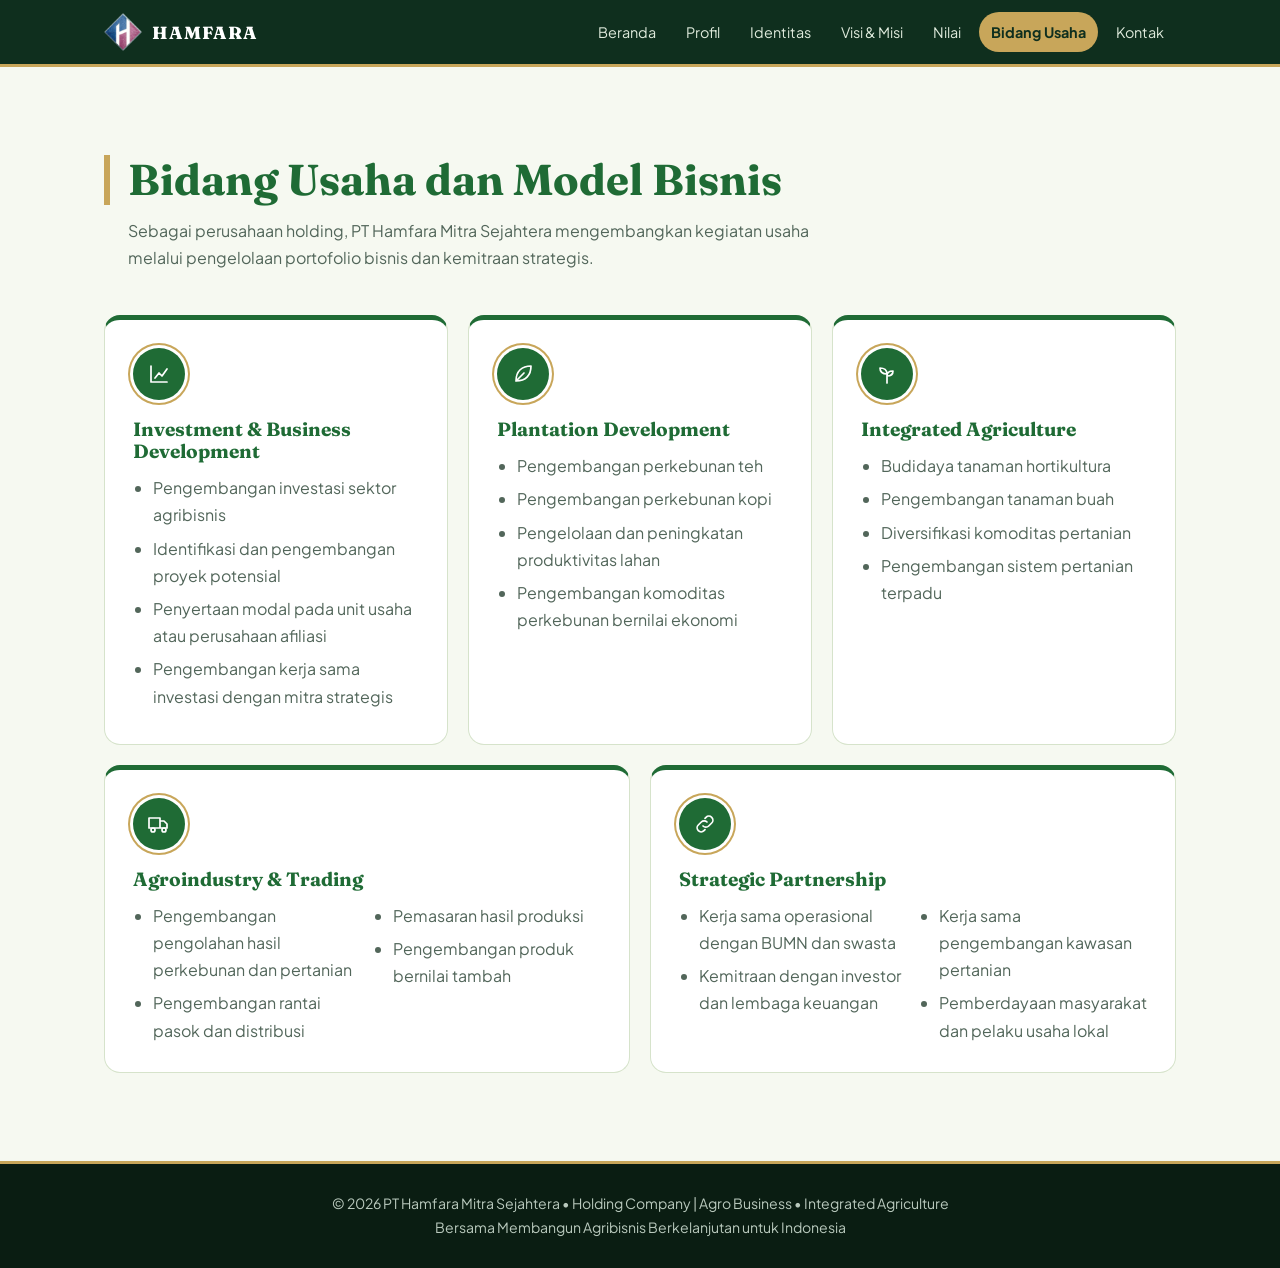
==== bidang-usaha.html @ a98994e3 "website hamfara" ====
<!DOCTYPE html>
<html lang="id">
<head>
<meta charset="utf-8">
<meta name="viewport" content="width=device-width, initial-scale=1, viewport-fit=cover">
<title>Bidang Usaha – PT Hamfara Mitra Sejahtera</title>
<link rel="icon" type="image/png" href="assets/logo.png">
<link rel="stylesheet" href="https://fonts.googleapis.com/css2?family=Fraunces:wght@600;800&family=Plus+Jakarta+Sans:wght@400;500;700&display=swap">
<link rel="stylesheet" href="css/style.css">
</head>
<body>
<svg width="0" height="0" style="position:absolute" aria-hidden="true"><defs>
<symbol id="chart" viewBox="0 0 24 24"><path d="M4 20V4M4 20h16M8 16l4-5 3 3 5-7"/></symbol>
<symbol id="leaf" viewBox="0 0 24 24"><path d="M5 19C5 9 11 4 20 4c0 9-5 15-15 15zM5 19l8-8"/></symbol>
<symbol id="link" viewBox="0 0 24 24"><path d="M10 14a4 4 0 0 0 5.7 0l3-3a4 4 0 0 0-5.7-5.7l-1 1M14 10a4 4 0 0 0-5.7 0l-3 3a4 4 0 0 0 5.7 5.7l1-1"/></symbol>
<symbol id="sprout" viewBox="0 0 24 24"><path d="M12 21v-9M12 12c0-4-3-6-7-6 0 4 3 6 7 6zM12 14c0-3 2-5 6-5 0 3-2 5-6 5z"/></symbol>
<symbol id="truck" viewBox="0 0 24 24"><path d="M2 6h11v10H2zM13 9h4l3 3v4h-7"/><circle cx="6" cy="18" r="2"/><circle cx="17" cy="18" r="2"/></symbol>
</defs></svg>

<nav><div class="wrap">
<a class="brand" href="index.html"><img src="assets/logo.png" alt="Logo Hamfara"><span>HAMFARA</span></a>
<ul><li><a href="index.html">Beranda</a></li><li><a href="profil.html">Profil</a></li><li><a href="identitas.html">Identitas</a></li><li><a href="visi-misi.html">Visi &amp; Misi</a></li><li><a href="nilai.html">Nilai</a></li><li><a href="bidang-usaha.html" class="act" aria-current="page">Bidang Usaha</a></li><li><a href="kontak.html">Kontak</a></li></ul>
</div></nav>

<section id="usaha" class="page"><div class="wrap">
<div class="sh"><h2>Bidang Usaha dan Model Bisnis</h2><p>Sebagai perusahaan holding, PT Hamfara Mitra Sejahtera mengembangkan kegiatan usaha melalui pengelolaan portofolio bisnis dan kemitraan strategis.</p></div>
<div class="bu">
<article><div class="ico"><svg class="i"><use href="#chart"/></svg></div><h3>Investment &amp; Business Development</h3><ul><li>Pengembangan investasi sektor agribisnis</li><li>Identifikasi dan pengembangan proyek potensial</li><li>Penyertaan modal pada unit usaha atau perusahaan afiliasi</li><li>Pengembangan kerja sama investasi dengan mitra strategis</li></ul></article>
<article><div class="ico"><svg class="i"><use href="#leaf"/></svg></div><h3>Plantation Development</h3><ul><li>Pengembangan perkebunan teh</li><li>Pengembangan perkebunan kopi</li><li>Pengelolaan dan peningkatan produktivitas lahan</li><li>Pengembangan komoditas perkebunan bernilai ekonomi</li></ul></article>
<article><div class="ico"><svg class="i"><use href="#sprout"/></svg></div><h3>Integrated Agriculture</h3><ul><li>Budidaya tanaman hortikultura</li><li>Pengembangan tanaman buah</li><li>Diversifikasi komoditas pertanian</li><li>Pengembangan sistem pertanian terpadu</li></ul></article>
<article><div class="ico"><svg class="i"><use href="#truck"/></svg></div><h3>Agroindustry &amp; Trading</h3><ul><li>Pengembangan pengolahan hasil perkebunan dan pertanian</li><li>Pengembangan rantai pasok dan distribusi</li><li>Pemasaran hasil produksi</li><li>Pengembangan produk bernilai tambah</li></ul></article>
<article><div class="ico"><svg class="i"><use href="#link"/></svg></div><h3>Strategic Partnership</h3><ul><li>Kerja sama operasional dengan BUMN dan swasta</li><li>Kemitraan dengan investor dan lembaga keuangan</li><li>Kerja sama pengembangan kawasan pertanian</li><li>Pemberdayaan masyarakat dan pelaku usaha lokal</li></ul></article>
</div></div></section>

<footer>© 2026 PT Hamfara Mitra Sejahtera • Holding Company | Agro Business • Integrated Agriculture<br>Bersama Membangun Agribisnis Berkelanjutan untuk Indonesia</footer>
<script src="js/app.js"></script>
</body>
</html>
---- css/style.css ----
:root{--bg:#f6f9f1;--card:#fff;--soft:#e8f1de;--ink:#14281d;--muted:#52665a;--green:#1f6b35;--deep:#0f2f1e;--gold:#c8a65a;--line:#d6e3cb;--r:16px;
box-sizing:border-box;padding-top:env(safe-area-inset-top,0px);padding-bottom:env(safe-area-inset-bottom,0px)}
@media (prefers-color-scheme:dark){:root:not([data-theme="light"]){--bg:#0d1a12;--card:#14261b;--soft:#1a3125;--ink:#eaf2e4;--muted:#a9bdad;--green:#6cc283;--line:#2a4535}}
:root[data-theme="dark"]{--bg:#0d1a12;--card:#14261b;--soft:#1a3125;--ink:#eaf2e4;--muted:#a9bdad;--green:#6cc283;--line:#2a4535}
*{box-sizing:border-box}
html{scroll-behavior:smooth;scroll-padding-top:76px}
body{margin:0;background:var(--bg);color:var(--ink);font:16px/1.7 "Plus Jakarta Sans",system-ui,sans-serif}
h1,h2,h3{font-family:Fraunces,Georgia,serif;line-height:1.15;margin:0}
p{margin:0}
a{color:inherit}
a:focus-visible,button:focus-visible{outline:2px solid var(--gold);outline-offset:3px}
.wrap{max-width:1120px;margin:0 auto;padding:0 24px}
.i{width:1em;height:1em;fill:none;stroke:currentColor;stroke-width:1.7;stroke-linecap:round;stroke-linejoin:round;flex:none}

nav{position:sticky;top:0;z-index:30;background:var(--deep);color:#fff;border-bottom:3px solid var(--gold)}
nav .wrap{display:flex;align-items:center;justify-content:space-between;height:64px;gap:20px}
.brand{display:flex;align-items:center;gap:10px;text-decoration:none;font:800 1.1rem Fraunces,serif;letter-spacing:.06em}
.brand svg{width:30px;height:30px}
nav ul{display:flex;gap:6px;list-style:none;margin:0;padding:0;overflow-x:auto;scrollbar-width:none}
nav li a{display:block;padding:8px 12px;border-radius:99px;text-decoration:none;font-size:.9rem;white-space:nowrap;color:#dfeadc}
nav li a:hover{background:rgba(255,255,255,.1);color:var(--gold)}

.hero{background:linear-gradient(180deg,#f4f8ea 0,#cfe3bd 40%,#5aa459 72%,#1c5a30 100%);position:relative;overflow:hidden;padding:72px 0 0}
.hero .wrap{display:grid;grid-template-columns:1.25fr .75fr;gap:40px;align-items:center;position:relative;z-index:1}
.tag{display:inline-block;background:var(--deep);color:#f3e3b0;border:1px solid var(--gold);border-radius:99px;padding:6px 20px;font-weight:700;font-size:.9rem;letter-spacing:.08em}
.hero h1{font-size:clamp(3.4rem,10vw,6.6rem);font-weight:800;color:#12502a;letter-spacing:.02em;margin:18px 0 4px;text-shadow:0 2px 0 rgba(255,255,255,.6)}
.hero .co{font:700 clamp(1.15rem,3vw,1.5rem) "Plus Jakarta Sans",sans-serif;color:var(--deep)}
.hero .sub{margin-top:14px;max-width:46ch;color:#244a33;font-size:1.05rem}
.hero .cta{display:flex;flex-wrap:wrap;gap:12px;margin-top:28px}
.btn{display:inline-flex;align-items:center;gap:8px;padding:12px 26px;border-radius:99px;font-weight:700;text-decoration:none;font-size:.95rem}
.btn.p{background:var(--deep);color:#fff}
.btn.p:hover{background:#1f6b35}
.btn.s{background:rgba(255,255,255,.65);color:var(--deep);border:1px solid var(--deep)}
.btn.g{background:var(--gold);color:var(--deep)}
.logo{justify-self:center;width:min(100%,260px);filter:drop-shadow(0 12px 22px rgba(15,47,30,.3))}
.terrace{display:block;width:100%;height:150px;margin-top:40px}

.stats{margin-top:-52px;position:relative;z-index:2}
.stats .wrap>div{display:grid;grid-template-columns:repeat(4,1fr);background:var(--card);border:1px solid var(--line);border-top:4px solid var(--gold);border-radius:var(--r);box-shadow:0 18px 40px rgba(15,47,30,.15)}
.stat{padding:24px 20px;text-align:center;border-left:1px solid var(--line)}
.stat:first-child{border-left:0}
.stat b{display:block;font:800 1.9rem Fraunces,serif;color:var(--green);line-height:1.2}
.stat span{font-size:.88rem;color:var(--muted)}

section{padding:88px 0}
section.alt{background:var(--soft)}
.sh{margin-bottom:44px;max-width:62ch}
.sh h2{font-size:clamp(1.9rem,4.5vw,2.7rem);color:var(--green);padding-left:18px;border-left:6px solid var(--gold)}
.sh p{margin-top:12px;color:var(--muted);padding-left:24px}
.prose{display:grid;grid-template-columns:1fr 1fr 1fr;gap:20px}
.prose p{background:var(--card);border:1px solid var(--line);border-radius:var(--r);padding:26px;color:var(--muted)}
.prose p:first-child{background:var(--deep);color:#e7f0e1;border-color:var(--gold)}

.ident{background:var(--card);border:1px solid var(--line);border-radius:var(--r);overflow:hidden;margin:0;display:grid;grid-template-columns:1fr 1fr}
.ident div{display:grid;grid-template-columns:150px 1fr;gap:16px;padding:18px 24px;border-bottom:1px solid var(--line)}
.ident div:nth-child(odd){border-right:1px solid var(--line)}
.ident div:last-child{grid-column:1/-1;border-bottom:0;border-right:0}
.ident dt{font-weight:700;color:var(--green)}
.ident dd{margin:0;color:var(--muted)}

.vision{display:flex;gap:24px;align-items:flex-start;background:linear-gradient(135deg,#0f2f1e,#1f6b35);color:#fff;border:2px solid var(--gold);border-radius:var(--r);padding:36px;margin-bottom:24px}
.ico{width:60px;height:60px;border-radius:50%;background:var(--gold);color:var(--deep);display:grid;place-items:center;font-size:1.7rem;flex:none}
.vision h3{color:var(--gold);font-size:1.5rem;margin-bottom:8px}
.vision p{font-size:1.2rem;max-width:62ch;line-height:1.6}
.misi{list-style:none;margin:0;padding:0;display:grid;grid-template-columns:repeat(3,1fr);gap:20px;counter-reset:m}
.misi li{counter-increment:m;background:var(--card);border:1px solid var(--line);border-radius:var(--r);padding:24px;color:var(--muted)}
.misi li:before{content:counter(m);display:grid;place-items:center;width:36px;height:36px;border-radius:50%;background:var(--green);color:#fff;font-weight:700;margin-bottom:14px}
.misi li{}
.h3s{font-size:1.5rem;color:var(--green);margin:36px 0 20px;padding-left:18px;border-left:6px solid var(--gold)}

.nilai{display:flex;flex-wrap:wrap;justify-content:center;gap:20px}
.nilai div{flex:1 1 320px;max-width:352px;background:var(--card);border:1px solid var(--line);border-radius:var(--r);padding:32px 26px;text-align:center}
.medal{width:72px;height:72px;margin:0 auto 18px;border-radius:50%;background:radial-gradient(circle at 35% 30%,#f5e1a0,#c8a65a 75%);color:var(--deep);display:grid;place-items:center;font-size:2rem;box-shadow:0 0 0 4px var(--card),0 0 0 6px var(--gold)}
.nilai h3{font-size:1.3rem;color:var(--green);margin-bottom:10px}
.nilai p{color:var(--muted)}

.bu{display:grid;grid-template-columns:repeat(6,1fr);gap:20px}
.bu article{grid-column:span 2;background:var(--card);border:1px solid var(--line);border-radius:var(--r);padding:28px;border-top:5px solid var(--green)}
.bu article:nth-child(n+4){grid-column:span 3}
.bu .ico{background:var(--green);color:#fff;width:52px;height:52px;font-size:1.5rem;margin-bottom:18px;box-shadow:0 0 0 3px var(--card),0 0 0 5px var(--gold)}
.bu h3{font-size:1.2rem;color:var(--green);margin-bottom:12px}
.bu ul{margin:0;padding-left:20px;color:var(--muted)}
.bu li{margin-bottom:6px}
.bu article:nth-child(n+4) ul{columns:2;column-gap:32px}

.contact{background:radial-gradient(ellipse at 50% 0,#1c4a30,#0f2f1e 65%);color:#eef4e8}
.contact .sh h2{color:var(--gold)}
.contact .sh p{color:#b9cbbd}
.cbox{display:grid;grid-template-columns:1fr 1fr;gap:40px;border:2px solid var(--gold);border-radius:var(--r);padding:40px;outline:1px solid rgba(200,166,90,.45);outline-offset:6px}
.clist{list-style:none;margin:0;padding:0;display:grid;gap:22px}
.clist li{display:flex;gap:16px;align-items:flex-start}
.clist .ico{width:44px;height:44px;font-size:1.2rem}
.clist b{display:block;color:var(--gold)}
.clist a{text-decoration:none;border-bottom:1px solid rgba(200,166,90,.5)}
.map{width:100%;height:100%;min-height:300px;border:2px solid var(--gold);border-radius:12px;display:block}
footer{background:#0a1d12;color:#b9c9bd;text-align:center;padding:28px 24px;font-size:.88rem;border-top:3px solid var(--gold)}

@media (max-width:900px){
.hero .wrap{grid-template-columns:1fr;text-align:center}.hero .sub{margin-inline:auto}.hero .cta{justify-content:center}.logo{order:-1;width:170px}
.stats .wrap>div{grid-template-columns:1fr 1fr}.stat:nth-child(3){border-left:0}.stat:nth-child(n+3){border-top:1px solid var(--line)}
.prose,.misi{grid-template-columns:1fr}
.ident{grid-template-columns:1fr}.ident div:nth-child(odd){border-right:0}
.bu{grid-template-columns:1fr}.bu article,.bu article:nth-child(n+4){grid-column:auto}.bu article:nth-child(n+4) ul{columns:1}
.cbox{grid-template-columns:1fr;padding:26px}
}
@media (max-width:600px){section{padding:60px 0}.brand span{display:none}.ident div{grid-template-columns:1fr;gap:2px}.vision{flex-direction:column;padding:26px}.terrace{height:90px}}
@media (prefers-reduced-motion:reduce){html{scroll-behavior:auto}}
.page{min-height:72vh}
#beranda{min-height:0}
nav li a.act{background:var(--gold);color:var(--deep);font-weight:700}
.home{padding:72px 0 88px}
.hgrid{display:grid;grid-template-columns:repeat(3,1fr);gap:20px}
.hcard{display:block;background:var(--card);border:1px solid var(--line);border-radius:var(--r);padding:28px;text-decoration:none;border-top:5px solid var(--green);transition:transform .2s,box-shadow .2s}
.hcard:hover{transform:translateY(-4px);box-shadow:0 14px 30px rgba(15,47,30,.15);border-top-color:var(--gold)}
.hcard .ico{width:52px;height:52px;font-size:1.5rem;background:var(--green);color:#fff;margin-bottom:16px;box-shadow:0 0 0 3px var(--card),0 0 0 5px var(--gold)}
.hcard h3{font-size:1.25rem;color:var(--green);margin-bottom:8px}
.hcard p{color:var(--muted);font-size:.95rem}
.hcard b{display:inline-block;margin-top:14px;color:var(--green);font-size:.92rem}
@media (max-width:900px){.hgrid{grid-template-columns:1fr 1fr}}
@media (max-width:600px){.hgrid{grid-template-columns:1fr}.home{padding:56px 0}}
.hero{background:linear-gradient(90deg,rgba(10,35,22,.88) 0,rgba(10,35,22,.55) 48%,rgba(10,35,22,.15) 100%),linear-gradient(180deg,rgba(10,35,22,.25) 0,rgba(10,35,22,0) 40%,rgba(15,47,30,.9) 100%),url(../assets/kebun-teh.jpg) center 62%/cover no-repeat;padding-bottom:130px}
.hero .terrace{display:none}
.hero h1{color:#fff;text-shadow:0 4px 24px rgba(0,0,0,.45)}
.hero .co{color:#f3e3b0}
.hero .sub{color:#e8f1e2}
.hero .btn.p{background:var(--gold);color:var(--deep)}
.hero .btn.p:hover{background:#dcbd72}
.hero .btn.s{background:rgba(255,255,255,.12);color:#fff;border:1px solid rgba(255,255,255,.75)}
.hero .btn.s:hover{background:rgba(255,255,255,.25)}
.hero .logo{filter:drop-shadow(0 14px 28px rgba(0,0,0,.5))}
@media (max-width:900px){.hero{background:linear-gradient(180deg,rgba(10,35,22,.7),rgba(10,35,22,.55) 60%,rgba(15,47,30,.92)),url(../assets/kebun-teh.jpg) center 60%/cover no-repeat;padding-bottom:110px}}
.qgrid{display:grid;grid-template-columns:repeat(4,1fr);gap:20px;margin-bottom:24px}
.qc{display:flex;flex-direction:column;align-items:flex-start;gap:4px;background:rgba(255,255,255,.06);border:1px solid rgba(200,166,90,.5);border-radius:var(--r);padding:24px;text-decoration:none;color:#eef4e8;transition:border-color .2s,background .2s;min-width:0}
.qc:hover{border-color:var(--gold);background:rgba(255,255,255,.1)}
.qc .ico{width:48px;height:48px;font-size:1.3rem;margin-bottom:12px}
.qc b{color:var(--gold)}
.qc span{overflow-wrap:anywhere}
.loc{display:grid;grid-template-columns:5fr 7fr;gap:24px;align-items:stretch}
.addr{background:rgba(255,255,255,.06);border:1px solid rgba(200,166,90,.5);border-radius:var(--r);padding:32px;display:flex;flex-direction:column}
.addr .ico{width:48px;height:48px;font-size:1.3rem;margin-bottom:16px}
.addr h3{color:var(--gold);font-size:1.4rem;margin-bottom:10px}
.addr p{color:#dbe7d6;font-size:1.05rem}
.acts{display:flex;flex-wrap:wrap;gap:12px;margin-top:auto;padding-top:28px}
.btn.o{background:transparent;color:var(--gold);border:1px solid var(--gold)}
.btn.o:hover{background:rgba(200,166,90,.15)}
.mapbox{border:2px solid var(--gold);border-radius:var(--r);overflow:hidden;min-height:420px;background:#f4ecd0}
.mapbox iframe{width:100%;height:100%;min-height:420px;border:0;display:block}
@media (max-width:900px){.qgrid{grid-template-columns:1fr 1fr}.loc{grid-template-columns:1fr}}
@media (max-width:600px){.qgrid{grid-template-columns:1fr}.addr{padding:24px}.mapbox,.mapbox iframe{min-height:340px}}
.brand img{width:38px;height:38px;display:block}
.hero img.logo{height:auto;aspect-ratio:1}
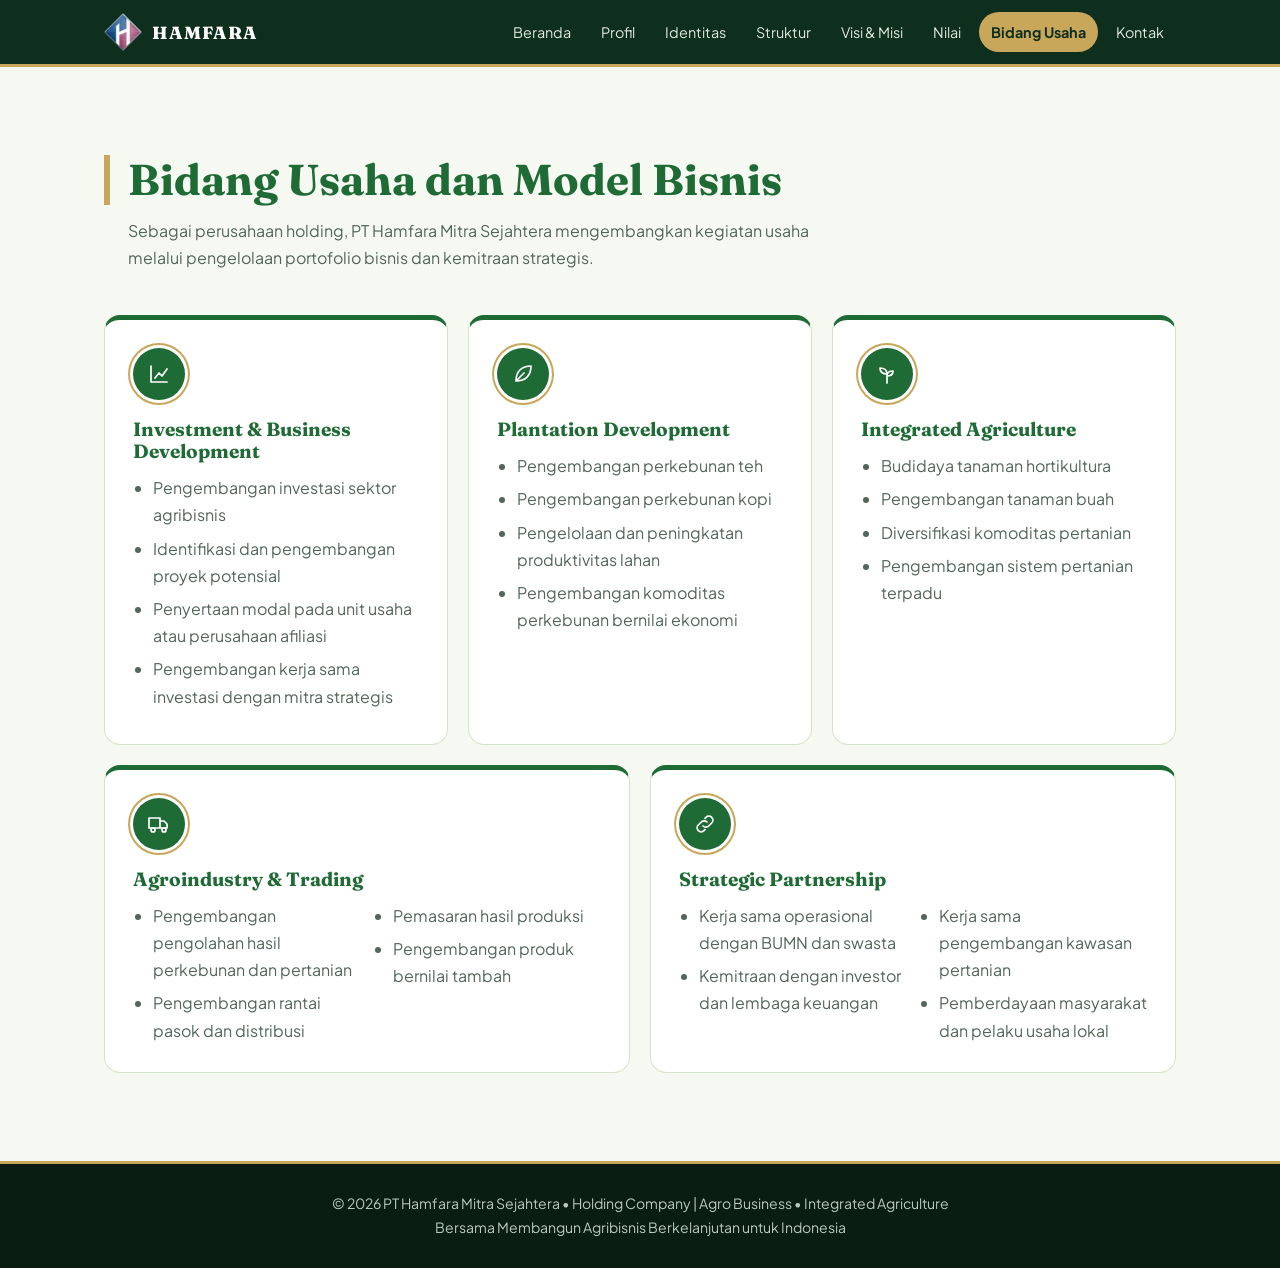
==== commit d4d8a704: "tambah struktur organisasi" ====
--- a/bidang-usaha.html
+++ b/bidang-usaha.html
@@ -19,7 +19,7 @@
 
 <nav><div class="wrap">
 <a class="brand" href="index.html"><img src="assets/logo.png" alt="Logo Hamfara"><span>HAMFARA</span></a>
-<ul><li><a href="index.html">Beranda</a></li><li><a href="profil.html">Profil</a></li><li><a href="identitas.html">Identitas</a></li><li><a href="visi-misi.html">Visi &amp; Misi</a></li><li><a href="nilai.html">Nilai</a></li><li><a href="bidang-usaha.html" class="act" aria-current="page">Bidang Usaha</a></li><li><a href="kontak.html">Kontak</a></li></ul>
+<ul><li><a href="index.html">Beranda</a></li><li><a href="profil.html">Profil</a></li><li><a href="identitas.html">Identitas</a></li><li><a href="struktur.html">Struktur</a></li><li><a href="visi-misi.html">Visi &amp; Misi</a></li><li><a href="nilai.html">Nilai</a></li><li><a href="bidang-usaha.html" class="act" aria-current="page">Bidang Usaha</a></li><li><a href="kontak.html">Kontak</a></li></ul>
 </div></nav>
 
 <section id="usaha" class="page"><div class="wrap">
--- a/css/style.css
+++ b/css/style.css
@@ -149,3 +149,15 @@
 @media (max-width:600px){.qgrid{grid-template-columns:1fr}.addr{padding:24px}.mapbox,.mapbox iframe{min-height:340px}}
 .brand img{width:38px;height:38px;display:block}
 .hero img.logo{height:auto;aspect-ratio:1}
+
+/* ===== Struktur Organisasi ===== */
+.org{display:flex;flex-direction:column;align-items:center}
+.org-link{width:2px;height:40px;background:var(--gold)}
+.org-node{background:var(--card);border:1px solid var(--line);border-top:5px solid var(--green);border-radius:var(--r);padding:32px 40px;text-align:center;width:min(100%,360px);box-shadow:0 10px 26px rgba(15,47,30,.08)}
+.org-node.top{border-top-color:var(--gold)}
+.avatar{position:relative;width:132px;height:132px;margin:0 auto 18px;border-radius:50%;overflow:hidden;background:linear-gradient(135deg,#14502a,#4aa04f);box-shadow:0 0 0 4px var(--card),0 0 0 6px var(--gold)}
+.avatar span{position:absolute;inset:0;display:grid;place-items:center;color:#fff;font:800 2.4rem Fraunces,serif;letter-spacing:.04em}
+.avatar img{position:absolute;inset:0;width:100%;height:100%;object-fit:cover}
+.org-role{display:inline-block;background:var(--deep);color:#f3e3b0;border-radius:99px;padding:4px 16px;font-size:.85rem;font-weight:700;margin-bottom:10px}
+.org-node h3{font-size:1.35rem;color:var(--green)}
+@media (max-width:600px){.org-node{padding:26px 22px}}
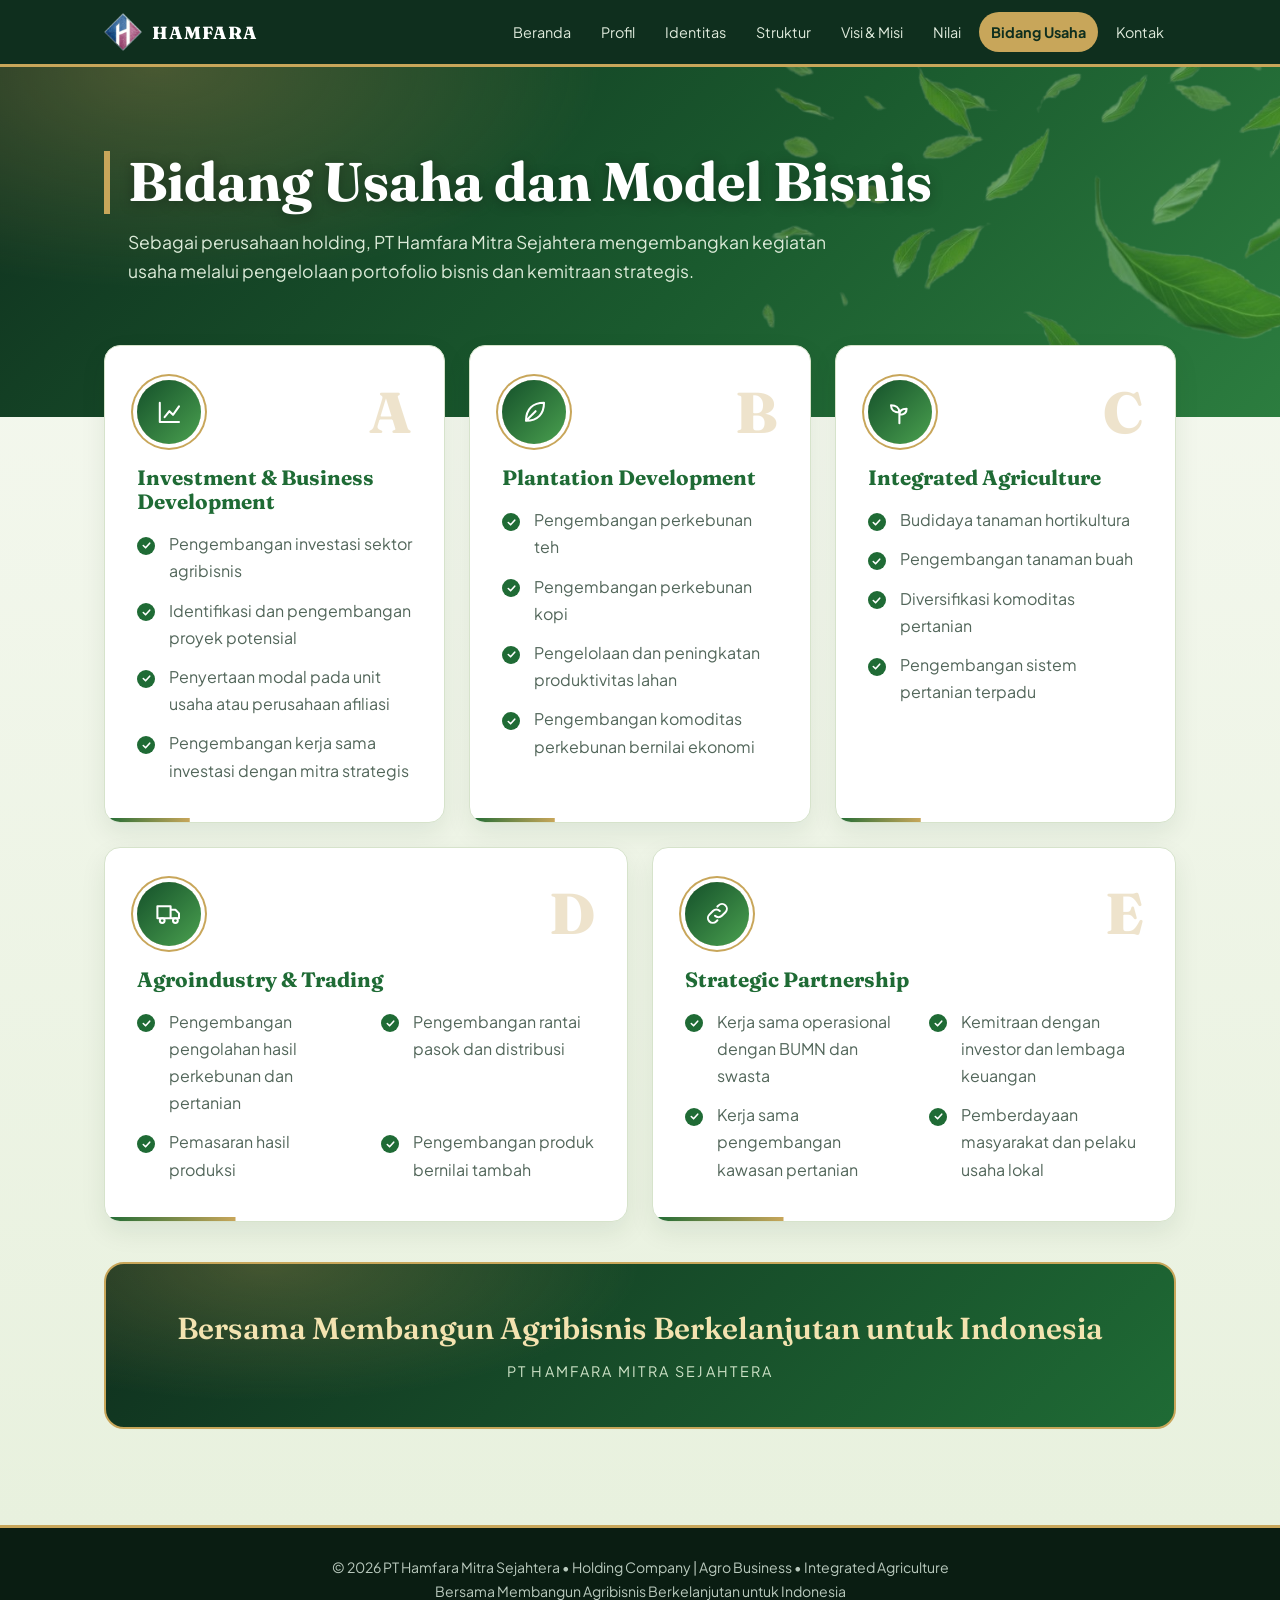
==== commit e1095adb: "Update website Hamfara" ====
--- a/bidang-usaha.html
+++ b/bidang-usaha.html
@@ -22,15 +22,25 @@
 <ul><li><a href="index.html">Beranda</a></li><li><a href="profil.html">Profil</a></li><li><a href="identitas.html">Identitas</a></li><li><a href="struktur.html">Struktur</a></li><li><a href="visi-misi.html">Visi &amp; Misi</a></li><li><a href="nilai.html">Nilai</a></li><li><a href="bidang-usaha.html" class="act" aria-current="page">Bidang Usaha</a></li><li><a href="kontak.html">Kontak</a></li></ul>
 </div></nav>
 
-<section id="usaha" class="page"><div class="wrap">
-<div class="sh"><h2>Bidang Usaha dan Model Bisnis</h2><p>Sebagai perusahaan holding, PT Hamfara Mitra Sejahtera mengembangkan kegiatan usaha melalui pengelolaan portofolio bisnis dan kemitraan strategis.</p></div>
-<div class="bu">
-<article><div class="ico"><svg class="i"><use href="#chart"/></svg></div><h3>Investment &amp; Business Development</h3><ul><li>Pengembangan investasi sektor agribisnis</li><li>Identifikasi dan pengembangan proyek potensial</li><li>Penyertaan modal pada unit usaha atau perusahaan afiliasi</li><li>Pengembangan kerja sama investasi dengan mitra strategis</li></ul></article>
-<article><div class="ico"><svg class="i"><use href="#leaf"/></svg></div><h3>Plantation Development</h3><ul><li>Pengembangan perkebunan teh</li><li>Pengembangan perkebunan kopi</li><li>Pengelolaan dan peningkatan produktivitas lahan</li><li>Pengembangan komoditas perkebunan bernilai ekonomi</li></ul></article>
-<article><div class="ico"><svg class="i"><use href="#sprout"/></svg></div><h3>Integrated Agriculture</h3><ul><li>Budidaya tanaman hortikultura</li><li>Pengembangan tanaman buah</li><li>Diversifikasi komoditas pertanian</li><li>Pengembangan sistem pertanian terpadu</li></ul></article>
-<article><div class="ico"><svg class="i"><use href="#truck"/></svg></div><h3>Agroindustry &amp; Trading</h3><ul><li>Pengembangan pengolahan hasil perkebunan dan pertanian</li><li>Pengembangan rantai pasok dan distribusi</li><li>Pemasaran hasil produksi</li><li>Pengembangan produk bernilai tambah</li></ul></article>
-<article><div class="ico"><svg class="i"><use href="#link"/></svg></div><h3>Strategic Partnership</h3><ul><li>Kerja sama operasional dengan BUMN dan swasta</li><li>Kemitraan dengan investor dan lembaga keuangan</li><li>Kerja sama pengembangan kawasan pertanian</li><li>Pemberdayaan masyarakat dan pelaku usaha lokal</li></ul></article>
-</div></div></section>
+<section id="usaha" class="page vm">
+<div class="vm-hero"><div class="wrap">
+<h1>Bidang Usaha dan Model Bisnis</h1>
+<p>Sebagai perusahaan holding, PT Hamfara Mitra Sejahtera mengembangkan kegiatan usaha melalui pengelolaan portofolio bisnis dan kemitraan strategis.</p>
+</div></div>
+<div class="wrap vm-body">
+<div class="bz-grid">
+<article class="bz-card"><div class="bz-top"><div class="bz-ico"><svg class="i"><use href="#chart"/></svg></div><span class="bz-k">A</span></div><h3>Investment &amp; Business Development</h3><ul class="bz-list"><li>Pengembangan investasi sektor agribisnis</li><li>Identifikasi dan pengembangan proyek potensial</li><li>Penyertaan modal pada unit usaha atau perusahaan afiliasi</li><li>Pengembangan kerja sama investasi dengan mitra strategis</li></ul></article>
+<article class="bz-card"><div class="bz-top"><div class="bz-ico"><svg class="i"><use href="#leaf"/></svg></div><span class="bz-k">B</span></div><h3>Plantation Development</h3><ul class="bz-list"><li>Pengembangan perkebunan teh</li><li>Pengembangan perkebunan kopi</li><li>Pengelolaan dan peningkatan produktivitas lahan</li><li>Pengembangan komoditas perkebunan bernilai ekonomi</li></ul></article>
+<article class="bz-card"><div class="bz-top"><div class="bz-ico"><svg class="i"><use href="#sprout"/></svg></div><span class="bz-k">C</span></div><h3>Integrated Agriculture</h3><ul class="bz-list"><li>Budidaya tanaman hortikultura</li><li>Pengembangan tanaman buah</li><li>Diversifikasi komoditas pertanian</li><li>Pengembangan sistem pertanian terpadu</li></ul></article>
+<article class="bz-card"><div class="bz-top"><div class="bz-ico"><svg class="i"><use href="#truck"/></svg></div><span class="bz-k">D</span></div><h3>Agroindustry &amp; Trading</h3><ul class="bz-list"><li>Pengembangan pengolahan hasil perkebunan dan pertanian</li><li>Pengembangan rantai pasok dan distribusi</li><li>Pemasaran hasil produksi</li><li>Pengembangan produk bernilai tambah</li></ul></article>
+<article class="bz-card"><div class="bz-top"><div class="bz-ico"><svg class="i"><use href="#link"/></svg></div><span class="bz-k">E</span></div><h3>Strategic Partnership</h3><ul class="bz-list"><li>Kerja sama operasional dengan BUMN dan swasta</li><li>Kemitraan dengan investor dan lembaga keuangan</li><li>Kerja sama pengembangan kawasan pertanian</li><li>Pemberdayaan masyarakat dan pelaku usaha lokal</li></ul></article>
+</div>
+<div class="nl-band">
+<p>Bersama Membangun Agribisnis Berkelanjutan untuk Indonesia</p>
+<span>PT Hamfara Mitra Sejahtera</span>
+</div>
+</div>
+</section>
 
 <footer>© 2026 PT Hamfara Mitra Sejahtera • Holding Company | Agro Business • Integrated Agriculture<br>Bersama Membangun Agribisnis Berkelanjutan untuk Indonesia</footer>
 <script src="js/app.js"></script>
--- a/css/style.css
+++ b/css/style.css
@@ -150,14 +150,262 @@
 .brand img{width:38px;height:38px;display:block}
 .hero img.logo{height:auto;aspect-ratio:1}
 
+/* ===== Visi & Misi ===== */
+#visi{padding:0;background:linear-gradient(180deg,var(--bg) 0,var(--soft) 100%)}
+.vm-hero{position:relative;overflow:hidden;color:#fff;padding:84px 0 130px;background:radial-gradient(ellipse 50% 90% at 12% 0,rgba(200,166,90,.30),transparent 70%),linear-gradient(135deg,#0f2f1e 0,#1a5a2e 55%,#2c7d3f 100%)}
+.vm-hero:after{content:"";position:absolute;right:-90px;top:-40px;width:620px;height:376px;background:url(../assets/daun-teh.png) center/contain no-repeat;opacity:.38;pointer-events:none}
+.vm-hero .wrap{position:relative;z-index:1}
+.vm-hero h1{font-size:clamp(2.2rem,5.5vw,3.4rem);color:#fff;padding-left:18px;border-left:6px solid var(--gold);text-shadow:0 2px 14px rgba(0,0,0,.3)}
+.vm-hero p{margin-top:14px;padding-left:24px;max-width:56ch;color:#dcebd9;font-size:1.1rem}
+.vm-body{position:relative;z-index:2;margin-top:-72px;padding-bottom:96px}
+.vm-visi{position:relative;overflow:hidden;display:flex;gap:32px;align-items:center;background:var(--card);border:1px solid var(--line);border-top:5px solid var(--gold);border-radius:20px;padding:48px 56px;box-shadow:0 26px 60px rgba(15,47,30,.20)}
+.vm-visi:before{content:"\201C";position:absolute;right:36px;top:-24px;font:800 14rem/1 Fraunces,Georgia,serif;color:var(--gold);opacity:.18;pointer-events:none}
+.vm-ico{flex:none;width:84px;height:84px;border-radius:50%;display:grid;place-items:center;font-size:2.3rem;color:var(--deep);background:radial-gradient(circle at 35% 30%,#f5e1a0,#c8a65a 75%);box-shadow:0 0 0 5px var(--card),0 0 0 7px var(--gold)}
+.vm-tag{display:inline-block;margin-bottom:12px;padding:4px 18px;border-radius:99px;background:var(--deep);color:#f3e3b0;font-weight:700;font-size:.85rem;letter-spacing:.18em;text-transform:uppercase}
+.vm-quote{position:relative;font:600 clamp(1.25rem,2.4vw,1.75rem)/1.55 Fraunces,Georgia,serif;color:var(--ink);max-width:48ch}
+.vm-sh{margin:72px 0 36px}
+.vm-misi{list-style:none;margin:0;padding:0;display:grid;grid-template-columns:repeat(3,1fr);gap:24px}
+.vm-misi li{position:relative;overflow:hidden;background:var(--card);border:1px solid var(--line);border-radius:var(--r);padding:34px 28px 30px;transition:transform .25s,box-shadow .25s}
+.vm-misi li:after{content:"";position:absolute;left:0;right:0;bottom:0;height:4px;background:linear-gradient(90deg,var(--green),var(--gold));transform:scaleX(.25);transform-origin:left;transition:transform .35s}
+.vm-misi li:hover{transform:translateY(-6px);box-shadow:0 18px 38px rgba(15,47,30,.16)}
+.vm-misi li:hover:after{transform:scaleX(1)}
+.vm-n{display:block;font:800 3.2rem/1 Fraunces,Georgia,serif;color:var(--gold);opacity:.75;margin-bottom:14px}
+.vm-misi h3{font-size:1.2rem;color:var(--green);margin-bottom:10px}
+.vm-misi p{color:var(--muted)}
+@media (max-width:900px){.vm-misi{grid-template-columns:1fr 1fr}.vm-visi{padding:38px 32px}.vm-hero:after{width:420px;height:255px}}
+@media (max-width:600px){.vm-hero{padding:60px 0 110px}.vm-hero:after{opacity:.22}.vm-visi{flex-direction:column;align-items:flex-start;padding:30px 24px}.vm-misi{grid-template-columns:1fr}.vm-sh{margin-top:56px}.vm-body{padding-bottom:64px}}
+@media (prefers-reduced-motion:reduce){.vm-misi li,.vm-misi li:after{transition:none}}
+
+/* ===== Nilai-Nilai Perusahaan ===== */
+#nilai{padding:0;background:linear-gradient(180deg,var(--bg) 0,var(--soft) 100%)}
+.nl-grid{display:grid;grid-template-columns:repeat(6,1fr);gap:24px}
+.nl-card{grid-column:span 2;position:relative;overflow:hidden;background:var(--card);border:1px solid var(--line);border-radius:var(--r);padding:38px 32px 36px;box-shadow:0 10px 26px rgba(15,47,30,.08);transition:transform .25s,box-shadow .25s}
+.nl-card:nth-child(n+4){grid-column:span 3}
+.nl-card:after{content:"";position:absolute;left:0;right:0;bottom:0;height:4px;background:linear-gradient(90deg,var(--green),var(--gold));transform:scaleX(.25);transform-origin:left;transition:transform .35s}
+.nl-card:hover{transform:translateY(-6px);box-shadow:0 20px 40px rgba(15,47,30,.16)}
+.nl-card:hover:after{transform:scaleX(1)}
+.nl-n{position:absolute;right:26px;top:16px;font:800 3.6rem/1 Fraunces,Georgia,serif;color:var(--gold);opacity:.25}
+.nl-ico{width:68px;height:68px;border-radius:50%;display:grid;place-items:center;font-size:1.9rem;color:var(--deep);background:radial-gradient(circle at 35% 30%,#f5e1a0,#c8a65a 75%);box-shadow:0 0 0 4px var(--card),0 0 0 6px var(--gold);margin-bottom:26px}
+.nl-card h3{font-size:1.35rem;color:var(--green);margin-bottom:10px}
+.nl-card p{color:var(--muted)}
+.nl-band{margin-top:40px;text-align:center;color:#fff;border:2px solid var(--gold);border-radius:20px;padding:44px 28px;background:radial-gradient(ellipse 50% 120% at 15% 0,rgba(200,166,90,.28),transparent 70%),linear-gradient(135deg,#0f2f1e,#1f6b35)}
+.nl-band p{font:600 clamp(1.3rem,3vw,1.9rem)/1.35 Fraunces,Georgia,serif;color:#f3e3b0}
+.nl-band span{display:block;margin-top:10px;font-size:.9rem;letter-spacing:.16em;text-transform:uppercase;color:#cfe3c8}
+@media (max-width:900px){.nl-grid{grid-template-columns:1fr 1fr}.nl-card,.nl-card:nth-child(n+4){grid-column:auto}.nl-card:nth-child(5){grid-column:1/-1}}
+@media (max-width:600px){.nl-grid{grid-template-columns:1fr}.nl-card:nth-child(5){grid-column:auto}}
+@media (prefers-reduced-motion:reduce){.nl-card,.nl-card:after{transition:none}}
+
+/* ===== Bidang Usaha ===== */
+#usaha{padding:0;background:linear-gradient(180deg,var(--bg) 0,var(--soft) 100%)}
+.bz-grid{display:grid;grid-template-columns:repeat(6,1fr);gap:24px}
+.bz-card{grid-column:span 2;position:relative;overflow:hidden;background:var(--card);border:1px solid var(--line);border-radius:var(--r);padding:34px 32px 38px;box-shadow:0 10px 26px rgba(15,47,30,.08);transition:transform .25s,box-shadow .25s}
+.bz-card:nth-child(n+4){grid-column:span 3}
+.bz-card:after{content:"";position:absolute;left:0;right:0;bottom:0;height:4px;background:linear-gradient(90deg,var(--green),var(--gold));transform:scaleX(.25);transform-origin:left;transition:transform .35s}
+.bz-card:hover{transform:translateY(-6px);box-shadow:0 20px 40px rgba(15,47,30,.16)}
+.bz-card:hover:after{transform:scaleX(1)}
+.bz-top{display:flex;align-items:center;justify-content:space-between;margin-bottom:22px}
+.bz-ico{width:64px;height:64px;border-radius:50%;display:grid;place-items:center;font-size:1.8rem;color:#fff;background:linear-gradient(135deg,#14502a,#4aa04f);box-shadow:0 0 0 4px var(--card),0 0 0 6px var(--gold)}
+.bz-k{font:800 3.6rem/1 Fraunces,Georgia,serif;color:var(--gold);opacity:.3}
+.bz-card h3{font-size:1.3rem;color:var(--green);margin-bottom:6px}
+.bz-list{list-style:none;margin:16px 0 0;padding:0;display:grid;gap:12px}
+.bz-list li{position:relative;padding-left:32px;color:var(--muted)}
+.bz-list li:before{content:"";position:absolute;left:0;top:.42em;width:18px;height:18px;border-radius:50%;background:var(--green) url("data:image/svg+xml,%3Csvg xmlns='http://www.w3.org/2000/svg' viewBox='0 0 24 24' fill='none' stroke='white' stroke-width='3.5' stroke-linecap='round' stroke-linejoin='round'%3E%3Cpath d='M5 12l5 5 9-10'/%3E%3C/svg%3E") center/11px no-repeat}
+.bz-card:nth-child(n+4) .bz-list{grid-template-columns:1fr 1fr;column-gap:30px}
+@media (max-width:900px){.bz-grid{grid-template-columns:1fr 1fr}.bz-card,.bz-card:nth-child(n+4){grid-column:auto}.bz-card:nth-child(5){grid-column:1/-1}.bz-card:nth-child(n+4) .bz-list{grid-template-columns:1fr}.bz-card:nth-child(5) .bz-list{grid-template-columns:1fr 1fr}}
+@media (max-width:600px){.bz-grid{grid-template-columns:1fr}.bz-card:nth-child(5){grid-column:auto}.bz-card:nth-child(5) .bz-list{grid-template-columns:1fr}}
+@media (prefers-reduced-motion:reduce){.bz-card,.bz-card:after{transition:none}}
+
+/* ===== Identitas Perusahaan ===== */
+#identitas{padding:0;background:linear-gradient(180deg,var(--bg) 0,var(--soft) 100%)}
+.id-main{position:relative;overflow:hidden;display:grid;grid-template-columns:auto 1fr auto;gap:32px;align-items:center;background:var(--card);border:1px solid var(--line);border-top:5px solid var(--gold);border-radius:20px;padding:44px 52px;box-shadow:0 26px 60px rgba(15,47,30,.20)}
+.id-main:before{content:"";position:absolute;right:-60px;bottom:-70px;width:380px;height:230px;background:url(../assets/daun-teh.png) center/contain no-repeat;opacity:.18;pointer-events:none}
+.id-main>*{position:relative}
+.id-name{font-size:clamp(1.7rem,3.6vw,2.6rem);font-weight:800;color:var(--green);line-height:1.2}
+.id-form{padding-left:32px;border-left:1px solid var(--line);text-align:left}
+.id-form small{display:block;font-size:.85rem;color:var(--muted);margin-bottom:8px}
+.id-form b{display:inline-block;background:var(--deep);color:#f3e3b0;border:1px solid var(--gold);border-radius:99px;padding:8px 22px;font-size:.95rem}
+.id-grid{display:grid;grid-template-columns:repeat(3,1fr);gap:24px;margin-top:24px}
+.id-card{position:relative;overflow:hidden;background:var(--card);border:1px solid var(--line);border-radius:var(--r);padding:34px 30px 36px;box-shadow:0 10px 26px rgba(15,47,30,.08);transition:transform .25s,box-shadow .25s}
+.id-card:after{content:"";position:absolute;left:0;right:0;bottom:0;height:4px;background:linear-gradient(90deg,var(--green),var(--gold));transform:scaleX(.25);transform-origin:left;transition:transform .35s}
+.id-card:hover{transform:translateY(-6px);box-shadow:0 20px 40px rgba(15,47,30,.16)}
+.id-card:hover:after{transform:scaleX(1)}
+.id-ico{width:60px;height:60px;border-radius:50%;display:grid;place-items:center;font-size:1.7rem;color:var(--deep);background:radial-gradient(circle at 35% 30%,#f5e1a0,#c8a65a 75%);box-shadow:0 0 0 4px var(--card),0 0 0 6px var(--gold);margin-bottom:24px}
+.id-card h3{font-size:1.05rem;color:var(--green);margin-bottom:8px}
+.id-card p{font-size:1.1rem;font-weight:600;color:var(--ink);line-height:1.55}
+.id-project{position:relative;overflow:hidden;display:grid;grid-template-columns:1.1fr 1fr;gap:48px;align-items:center;margin-top:24px;color:#fff;border:2px solid var(--gold);border-radius:20px;padding:48px 52px;background:radial-gradient(ellipse 50% 120% at 12% 0,rgba(200,166,90,.28),transparent 70%),linear-gradient(135deg,#0f2f1e,#1f6b35)}
+.id-project:after{content:"";position:absolute;right:-70px;top:-50px;width:420px;height:255px;background:url(../assets/daun-teh.png) center/contain no-repeat;opacity:.22;pointer-events:none}
+.id-project>*{position:relative;z-index:1}
+.id-project .vm-tag{background:var(--gold);color:var(--deep)}
+.id-project h3{font-size:clamp(1.5rem,3vw,2.1rem);color:#f3e3b0;margin-bottom:12px}
+.id-project .id-loc{display:flex;gap:12px;align-items:flex-start;margin-top:22px;color:#dcebd9}
+.id-project .id-loc .i{font-size:1.4rem;color:var(--gold);margin-top:4px}
+.id-project .id-loc b{display:block;color:var(--gold)}
+.id-facts{display:grid;grid-template-columns:1fr 1fr;gap:16px}
+.id-facts div{background:rgba(255,255,255,.08);border:1px solid rgba(200,166,90,.55);border-radius:var(--r);padding:24px 20px;text-align:center}
+.id-facts b{display:block;font:800 clamp(2rem,4vw,2.8rem)/1.1 Fraunces,Georgia,serif;color:var(--gold)}
+.id-facts span{display:block;margin-top:6px;font-size:.92rem;color:#dcebd9}
+@media (max-width:900px){.id-main{grid-template-columns:auto 1fr;padding:36px 30px}.id-form{grid-column:1/-1;padding:20px 0 0;border-left:0;border-top:1px solid var(--line)}.id-grid{grid-template-columns:1fr 1fr}.id-grid .id-card:last-child{grid-column:1/-1}.id-project{grid-template-columns:1fr;gap:32px;padding:38px 30px}}
+@media (max-width:600px){.id-main{grid-template-columns:1fr;padding:28px 24px}.id-grid{grid-template-columns:1fr}.id-grid .id-card:last-child{grid-column:auto}.id-project{padding:30px 22px}.id-facts{grid-template-columns:1fr 1fr;gap:12px}}
+@media (prefers-reduced-motion:reduce){.id-card,.id-card:after{transition:none}}
+
+/* ===== Profil Perusahaan ===== */
+#profil{padding:0;background:linear-gradient(180deg,var(--bg) 0,var(--soft) 100%)}
+.pf-hero{padding-bottom:150px}
+.pf-art{position:absolute;z-index:1;right:calc(50% - 540px);bottom:0;height:310px;width:auto;max-width:46%;pointer-events:none;filter:drop-shadow(0 10px 24px rgba(0,0,0,.35))}
+.pf-lead{position:relative;overflow:hidden;display:flex;gap:32px;align-items:center;color:#fff;border:2px solid var(--gold);border-radius:20px;padding:48px 56px;background:radial-gradient(ellipse 50% 120% at 10% 0,rgba(200,166,90,.28),transparent 70%),linear-gradient(135deg,#0f2f1e,#1f6b35);box-shadow:0 26px 60px rgba(15,47,30,.25)}
+.pf-lead:after{content:"";position:absolute;right:-70px;bottom:-60px;width:380px;height:230px;background:url(../assets/daun-teh.png) center/contain no-repeat;opacity:.2;pointer-events:none}
+.pf-lead>*{position:relative;z-index:1}
+.pf-lead p{font-size:clamp(1.1rem,2vw,1.3rem);line-height:1.75;color:#eef4e8;max-width:60ch}
+.pf-lead b{color:#f3e3b0}
+.pf-grid{display:grid;grid-template-columns:1fr 1fr;gap:24px;margin-top:24px}
+.pf-grid .id-card h3{font-size:1.3rem;margin-bottom:12px}
+.pf-grid .id-card p{font-size:1.02rem;font-weight:400;color:var(--muted);line-height:1.75}
+.pf-chips{display:flex;flex-wrap:wrap;gap:8px;margin-top:22px}
+.pf-chips span{background:var(--soft);border:1px solid var(--line);color:var(--green);border-radius:99px;padding:5px 14px;font-size:.85rem;font-weight:700}
+@media (max-width:900px){.pf-art{height:230px;right:16px}.pf-lead{padding:38px 32px}.pf-grid{grid-template-columns:1fr}}
+@media (max-width:600px){.pf-hero{padding-bottom:210px}.pf-art{height:140px;right:50%;margin-right:-110px;bottom:76px}.pf-lead{flex-direction:column;align-items:flex-start;padding:30px 24px}}
+
+/* ===== Kontak ===== */
+#kontak{padding:0;background:linear-gradient(180deg,var(--bg) 0,var(--soft) 100%)}
+.ct-grid{display:grid;grid-template-columns:repeat(4,1fr);gap:24px}
+.ct-card{display:block;color:inherit;text-decoration:none;min-width:0}
+.ct-card p{font-size:1.02rem;overflow-wrap:anywhere}
+.ct-loc{display:grid;grid-template-columns:5fr 7fr;gap:24px;margin-top:24px}
+.ct-addr{position:relative;overflow:hidden;display:flex;flex-direction:column;color:#fff;border:2px solid var(--gold);border-radius:20px;padding:44px 40px;background:radial-gradient(ellipse 60% 100% at 10% 0,rgba(200,166,90,.28),transparent 70%),linear-gradient(135deg,#0f2f1e,#1f6b35)}
+.ct-addr:after{content:"";position:absolute;right:-70px;top:-40px;width:340px;height:206px;background:url(../assets/daun-teh.png) center/contain no-repeat;opacity:.2;pointer-events:none}
+.ct-addr>*{position:relative;z-index:1}
+.ct-addr .vm-ico{margin-bottom:22px;width:68px;height:68px;font-size:1.8rem}
+.ct-addr h3{font-size:1.6rem;color:#f3e3b0;margin-bottom:12px}
+.ct-addr p{font-size:1.1rem;color:#e7f0e1;line-height:1.7}
+.ct-acts{display:flex;flex-wrap:wrap;gap:12px;margin-top:auto;padding-top:32px}
+.ct-map{border:2px solid var(--gold);border-radius:20px;overflow:hidden;min-height:440px;background:#f4ecd0;box-shadow:0 18px 40px rgba(15,47,30,.18)}
+.ct-map iframe{display:block;width:100%;height:100%;min-height:440px;border:0}
+@media (max-width:900px){.ct-grid{grid-template-columns:1fr 1fr}.ct-loc{grid-template-columns:1fr}}
+@media (max-width:600px){.ct-grid{grid-template-columns:1fr}.ct-addr{padding:32px 24px}.ct-map,.ct-map iframe{min-height:340px}}
+
+.ct-go{display:inline-flex;align-items:center;gap:6px;margin-top:16px;font-size:.9rem;font-weight:700;color:var(--green)}
+.ct-go:after{content:"\2192";transition:transform .2s}
+.ct-card:hover .ct-go:after{transform:translateX(5px)}
+.ct-card:focus-visible{outline:2px solid var(--gold);outline-offset:4px}
+
 /* ===== Struktur Organisasi ===== */
-.org{display:flex;flex-direction:column;align-items:center}
-.org-link{width:2px;height:40px;background:var(--gold)}
-.org-node{background:var(--card);border:1px solid var(--line);border-top:5px solid var(--green);border-radius:var(--r);padding:32px 40px;text-align:center;width:min(100%,360px);box-shadow:0 10px 26px rgba(15,47,30,.08)}
-.org-node.top{border-top-color:var(--gold)}
-.avatar{position:relative;width:132px;height:132px;margin:0 auto 18px;border-radius:50%;overflow:hidden;background:linear-gradient(135deg,#14502a,#4aa04f);box-shadow:0 0 0 4px var(--card),0 0 0 6px var(--gold)}
-.avatar span{position:absolute;inset:0;display:grid;place-items:center;color:#fff;font:800 2.4rem Fraunces,serif;letter-spacing:.04em}
+#struktur{padding:0;background:linear-gradient(180deg,var(--bg) 0,var(--soft) 100%)}
+.sk-chain{display:flex;flex-direction:column;align-items:center}
+.sk-link{position:relative;width:3px;height:52px;background:linear-gradient(180deg,var(--gold),var(--green))}
+.sk-link:after{content:"";position:absolute;left:50%;top:50%;width:13px;height:13px;margin:-6px 0 0 -6px;border-radius:50%;background:var(--card);border:3px solid var(--gold)}
+.sk-node{position:relative;overflow:hidden;display:grid;grid-template-columns:auto 1fr;gap:28px;align-items:center;width:min(100%,640px);background:var(--card);border:1px solid var(--line);border-top:5px solid var(--green);border-radius:20px;padding:30px 40px;box-shadow:0 18px 40px rgba(15,47,30,.14);transition:transform .25s,box-shadow .25s}
+.sk-node:hover{transform:translateY(-4px);box-shadow:0 24px 48px rgba(15,47,30,.2)}
+.sk-node.top{border-top-color:var(--gold);width:min(100%,720px);padding:38px 44px;box-shadow:0 26px 60px rgba(15,47,30,.22)}
+.sk-node.top:before{content:"";position:absolute;right:-50px;bottom:-50px;width:300px;height:182px;background:url(../assets/daun-teh.png) center/contain no-repeat;opacity:.16;pointer-events:none}
+.sk-node .avatar{width:112px;height:112px;margin:0}
+.sk-node.top .avatar{width:140px;height:140px}
+.sk-node .avatar span{font-size:2rem}
+.sk-node.top .avatar span{font-size:2.5rem}
+.sk-info{position:relative;min-width:0}
+.sk-node .org-role{margin-bottom:10px}
+.sk-node.top .org-role{background:var(--gold);color:var(--deep)}
+.sk-node h3{font-size:1.5rem;color:var(--green);line-height:1.2}
+.sk-node.top h3{font-size:clamp(1.6rem,3vw,2.1rem)}
+@media (max-width:600px){.sk-node,.sk-node.top{grid-template-columns:1fr;justify-items:center;text-align:center;padding:28px 22px;gap:16px}.sk-node.top .avatar{width:124px;height:124px}.sk-link{height:40px}}
+@media (prefers-reduced-motion:reduce){.sk-node{transition:none}}
+
+/* ===== Beranda ===== */
+@keyframes hmUp{from{opacity:0;transform:translateY(26px)}to{opacity:1;transform:none}}
+@keyframes hmFloat{0%,100%{transform:translateY(0)}50%{transform:translateY(-12px)}}
+@keyframes hmSpin{to{transform:rotate(360deg)}}
+.hm-hero{position:relative;overflow:hidden;display:flex;align-items:center;min-height:clamp(620px,calc(100vh - 67px),820px);padding:80px 0 160px;color:#fff;background:linear-gradient(100deg,rgba(8,30,19,.92) 0,rgba(8,30,19,.62) 46%,rgba(8,30,19,.18) 100%),linear-gradient(180deg,rgba(8,30,19,.35) 0,rgba(8,30,19,0) 35%,rgba(10,40,24,.88) 100%),url(../assets/kebun-teh.jpg) center 62%/cover no-repeat}
+.hm-hero .wrap{display:grid;grid-template-columns:1.2fr .8fr;gap:48px;align-items:center;width:100%}
+.hm-eyebrow{display:inline-flex;align-items:center;gap:12px;padding:8px 22px;border:1px solid var(--gold);border-radius:99px;background:rgba(0,0,0,.28);backdrop-filter:blur(6px);color:#f3e3b0;font-weight:700;font-size:.8rem;letter-spacing:.22em;text-transform:uppercase}
+.hm-eyebrow:before{content:"";width:8px;height:8px;border-radius:50%;background:var(--gold);box-shadow:0 0 0 4px rgba(200,166,90,.28)}
+.hm-title{font-size:clamp(3.6rem,10vw,7rem);font-weight:800;line-height:1;letter-spacing:.03em;color:#fff;margin:22px 0 10px;text-shadow:0 6px 30px rgba(0,0,0,.5)}
+.hm-co{font:700 clamp(1.25rem,3vw,1.8rem) "Plus Jakarta Sans",sans-serif;color:#f3e3b0}
+.hm-co:after{content:"";display:block;width:72px;height:4px;border-radius:4px;background:var(--gold);margin:18px 0}
+.hm-sub{max-width:48ch;font-size:1.12rem;color:#e8f1e2}
+.hm-cta{display:flex;flex-wrap:wrap;gap:14px;margin-top:34px}
+.hm-btn{display:inline-flex;align-items:center;gap:10px;padding:14px 30px;border-radius:99px;font-weight:700;text-decoration:none;font-size:.98rem;transition:transform .2s,background .2s}
+.hm-btn:hover{transform:translateY(-3px)}
+.hm-btn.gold{background:var(--gold);color:var(--deep);box-shadow:0 10px 26px rgba(200,166,90,.35)}
+.hm-btn.gold:hover{background:#dcbd72}
+.hm-btn.glass{background:rgba(255,255,255,.12);color:#fff;border:1px solid rgba(255,255,255,.75);backdrop-filter:blur(6px)}
+.hm-btn.glass:hover{background:rgba(255,255,255,.25)}
+.hm-logo{position:relative;justify-self:center;width:min(100%,380px);aspect-ratio:1;display:grid;place-items:center}
+.hm-logo:before{content:"";position:absolute;inset:0;border-radius:50%;border:1px solid rgba(200,166,90,.65);background:radial-gradient(circle,rgba(255,255,255,.16),rgba(255,255,255,.03) 70%);backdrop-filter:blur(6px);box-shadow:0 30px 70px rgba(0,0,0,.35)}
+.hm-logo:after{content:"";position:absolute;inset:-20px;border-radius:50%;border:1px dashed rgba(200,166,90,.4)}
+.hm-logo img{position:relative;width:64%;height:auto;aspect-ratio:1;object-fit:contain;filter:drop-shadow(0 16px 30px rgba(0,0,0,.5))}
+@media (prefers-reduced-motion:no-preference){
+.hm-copy>*{animation:hmUp .8s both}
+.hm-copy>*:nth-child(2){animation-delay:.1s}.hm-copy>*:nth-child(3){animation-delay:.2s}.hm-copy>*:nth-child(4){animation-delay:.3s}.hm-copy>*:nth-child(5){animation-delay:.4s}.hm-copy>*:nth-child(6){animation-delay:.5s}
+.hm-logo{animation:hmUp 1s .3s both}
+.hm-logo img{animation:hmFloat 6s ease-in-out infinite}
+.hm-logo:after{animation:hmSpin 60s linear infinite}
+}
+.hm-stats{position:relative;z-index:3;margin-top:-76px;padding:0}
+.hm-stats .wrap>div{display:grid;grid-template-columns:repeat(4,1fr);background:linear-gradient(135deg,#0f2f1e,#1a5a2e);border:1px solid rgba(200,166,90,.6);border-radius:20px;box-shadow:0 26px 60px rgba(8,30,19,.4)}
+.hm-stat{padding:30px 22px;text-align:center;border-left:1px solid rgba(200,166,90,.3)}
+.hm-stat:first-child{border-left:0}
+.hm-stat b{display:block;font:800 clamp(1.5rem,2.6vw,2.1rem) Fraunces,Georgia,serif;color:var(--gold);line-height:1.2}
+.hm-stat span{display:block;margin-top:6px;font-size:.9rem;color:#cfe3c8}
+.hm-explore{padding:104px 0 96px;background:linear-gradient(180deg,var(--bg) 0,var(--soft) 100%)}
+.hm-head{text-align:center;max-width:60ch;margin:0 auto 52px}
+.hm-head h2{font-size:clamp(2rem,4.6vw,3rem);color:var(--green);margin-top:14px}
+.hm-head h2:after{content:"";display:block;width:64px;height:4px;border-radius:4px;background:var(--gold);margin:18px auto 0}
+.hm-head p{margin-top:16px;color:var(--muted)}
+.hm-bento{display:grid;grid-template-columns:repeat(4,1fr);grid-auto-rows:minmax(215px,auto);gap:24px}
+.hm-card{position:relative;overflow:hidden;display:flex;flex-direction:column;background:var(--card);border:1px solid var(--line);border-radius:20px;padding:30px;text-decoration:none;box-shadow:0 10px 26px rgba(15,47,30,.08);transition:transform .25s,box-shadow .25s,border-color .25s}
+.hm-card:hover{transform:translateY(-7px);box-shadow:0 22px 44px rgba(15,47,30,.18);border-color:var(--gold)}
+.hm-card .id-ico{margin-bottom:20px}
+.hm-card h3{font-size:1.25rem;color:var(--green);margin-bottom:8px}
+.hm-card p{color:var(--muted);font-size:.95rem;line-height:1.65}
+.hm-card b{margin-top:auto;padding-top:18px;color:var(--green);font-size:.92rem}
+.hm-card b:after{content:"\2192";display:inline-block;margin-left:8px;transition:transform .2s}
+.hm-card:hover b:after{transform:translateX(6px)}
+.hm-card:nth-child(1){grid-column:1/3;grid-row:1/3;justify-content:flex-end;padding:40px;color:#fff;border:2px solid var(--gold);background:linear-gradient(180deg,rgba(8,30,19,.25) 0,rgba(8,30,19,.92) 72%),url(../assets/kebun-teh.jpg) center/cover no-repeat}
+.hm-card:nth-child(1) .id-ico{margin-bottom:auto}
+.hm-card:nth-child(1) h3{font-size:clamp(1.7rem,3vw,2.3rem);color:#f3e3b0;margin-bottom:12px}
+.hm-card:nth-child(1) p{color:#e8f1e2;font-size:1.05rem;max-width:44ch}
+.hm-card:nth-child(1) b{color:var(--gold)}
+.hm-card:nth-child(6){grid-column:1/3}
+.hm-card:nth-child(7){grid-column:3/5;color:#fff;border:2px solid var(--gold);background:radial-gradient(ellipse 60% 120% at 12% 0,rgba(200,166,90,.28),transparent 70%),linear-gradient(135deg,#0f2f1e,#1f6b35)}
+.hm-card:nth-child(7) h3{color:#f3e3b0}
+.hm-card:nth-child(7) p{color:#dcebd9}
+.hm-card:nth-child(7) b{color:var(--gold)}
+.hm-band{position:relative;overflow:hidden;text-align:center;color:#fff;padding:92px 0;background:radial-gradient(ellipse 50% 100% at 50% 0,rgba(200,166,90,.25),transparent 70%),linear-gradient(135deg,#0f2f1e,#1a5a2e 60%,#2c7d3f)}
+.hm-band:before{content:"";position:absolute;left:-80px;bottom:-60px;width:520px;height:315px;background:url(../assets/daun-teh.png) center/contain no-repeat;opacity:.25;transform:rotate(180deg);pointer-events:none}
+.hm-band:after{content:"";position:absolute;right:-80px;top:-50px;width:520px;height:315px;background:url(../assets/daun-teh.png) center/contain no-repeat;opacity:.3;pointer-events:none}
+.hm-band .wrap{position:relative;z-index:1}
+.hm-band h2{font-size:clamp(1.8rem,4.2vw,3rem);color:#f3e3b0;max-width:22ch;margin:0 auto 14px}
+.hm-band p{color:#dcebd9;max-width:52ch;margin:0 auto}
+.hm-band .hm-cta{justify-content:center}
+@media (max-width:1000px){.hm-bento{grid-template-columns:1fr 1fr}.hm-card:nth-child(1){grid-column:1/-1;grid-row:auto;min-height:340px}.hm-card:nth-child(6),.hm-card:nth-child(7){grid-column:1/-1}}
+@media (max-width:900px){.hm-hero .wrap{grid-template-columns:1fr;text-align:center;gap:36px}.hm-logo{order:-1;width:230px}.hm-co:after{margin-inline:auto}.hm-sub{margin-inline:auto}.hm-cta{justify-content:center}.hm-hero{padding:56px 0 150px}.hm-stats .wrap>div{grid-template-columns:1fr 1fr}.hm-stat:nth-child(3){border-left:0}.hm-stat:nth-child(n+3){border-top:1px solid rgba(200,166,90,.3)}}
+@media (max-width:600px){.hm-bento{grid-template-columns:1fr}.hm-explore{padding:72px 0}.hm-band{padding:68px 0}.hm-logo{width:190px}.hm-stat{padding:22px 14px}}
+
+/* ===== Struktur: penyempurnaan ===== */
+.avatar{position:relative;flex:none;width:112px;height:112px;border-radius:50%;overflow:hidden;background:linear-gradient(135deg,#14502a,#4aa04f);box-shadow:0 0 0 4px var(--card),0 0 0 6px var(--gold)}
+.avatar span{position:absolute;inset:0;display:grid;place-items:center;color:#fff;font:800 2rem Fraunces,Georgia,serif;letter-spacing:.04em}
 .avatar img{position:absolute;inset:0;width:100%;height:100%;object-fit:cover}
-.org-role{display:inline-block;background:var(--deep);color:#f3e3b0;border-radius:99px;padding:4px 16px;font-size:.85rem;font-weight:700;margin-bottom:10px}
-.org-node h3{font-size:1.35rem;color:var(--green)}
-@media (max-width:600px){.org-node{padding:26px 22px}}
+.org-role{display:inline-block;background:var(--deep);color:#f3e3b0;border-radius:99px;padding:5px 18px;font-size:.85rem;font-weight:700;letter-spacing:.04em;margin-bottom:10px}
+.sk-n{position:absolute;right:28px;top:14px;font:800 3.6rem/1 Fraunces,Georgia,serif;color:var(--gold);opacity:.28;pointer-events:none}
+.sk-node{border-radius:22px}
+.sk-node.top{color:#fff;border:2px solid var(--gold);background:radial-gradient(ellipse 60% 120% at 8% 0,rgba(200,166,90,.30),transparent 70%),linear-gradient(135deg,#0f2f1e,#1f6b35)}
+.sk-node.top h3{color:#f3e3b0}
+.sk-node.top .avatar{box-shadow:0 0 0 4px #0f2f1e,0 0 0 7px var(--gold)}
+.sk-node.top:before{opacity:.22}
+.sk-node.top .sk-n{opacity:.4}
+.sk-node.top .org-role{background:var(--gold);color:var(--deep)}
+.sk-info{padding-right:46px}
+@media (max-width:600px){.sk-info{padding-right:0}.sk-n{right:18px;top:10px;font-size:2.6rem}}
+
+/* ===== Profil: kartu utama dengan foto kebun teh menyatu ===== */
+.pf-body{padding-bottom:96px}
+.pf-lead{display:block;padding:52px 56px;min-height:360px}
+.pf-lead:after{display:none}
+.pf-lead-text{display:flex;gap:28px;align-items:center;max-width:56%}
+.pf-lead>.pf-lead-photo{position:absolute;z-index:0;top:0;right:0;bottom:0;width:54%;margin:0;pointer-events:none;
+-webkit-mask-image:linear-gradient(90deg,transparent 0,rgba(0,0,0,.55) 28%,#000 62%),linear-gradient(180deg,transparent 0,#000 38%);
+-webkit-mask-composite:source-in;
+mask-image:linear-gradient(90deg,transparent 0,rgba(0,0,0,.55) 28%,#000 62%),linear-gradient(180deg,transparent 0,#000 38%);
+mask-composite:intersect}
+.pf-lead-photo img{display:block;width:100%;height:100%;object-fit:cover;object-position:center bottom;filter:saturate(.92) brightness(.95)}
+@media (max-width:1000px){.pf-lead{padding:38px 32px 0;min-height:0}.pf-lead-text{max-width:none}.pf-lead>.pf-lead-photo{position:relative;z-index:0;width:calc(100% + 64px);margin:28px -32px 0;height:240px;-webkit-mask-image:linear-gradient(180deg,transparent 0,#000 45%);mask-image:linear-gradient(180deg,transparent 0,#000 45%);-webkit-mask-composite:source-over;mask-composite:add}}
+@media (max-width:600px){.pf-lead{padding:30px 22px 0}.pf-lead-text{flex-direction:column;align-items:flex-start;gap:18px}.pf-lead>.pf-lead-photo{width:calc(100% + 44px);margin:24px -22px 0;height:190px}}
